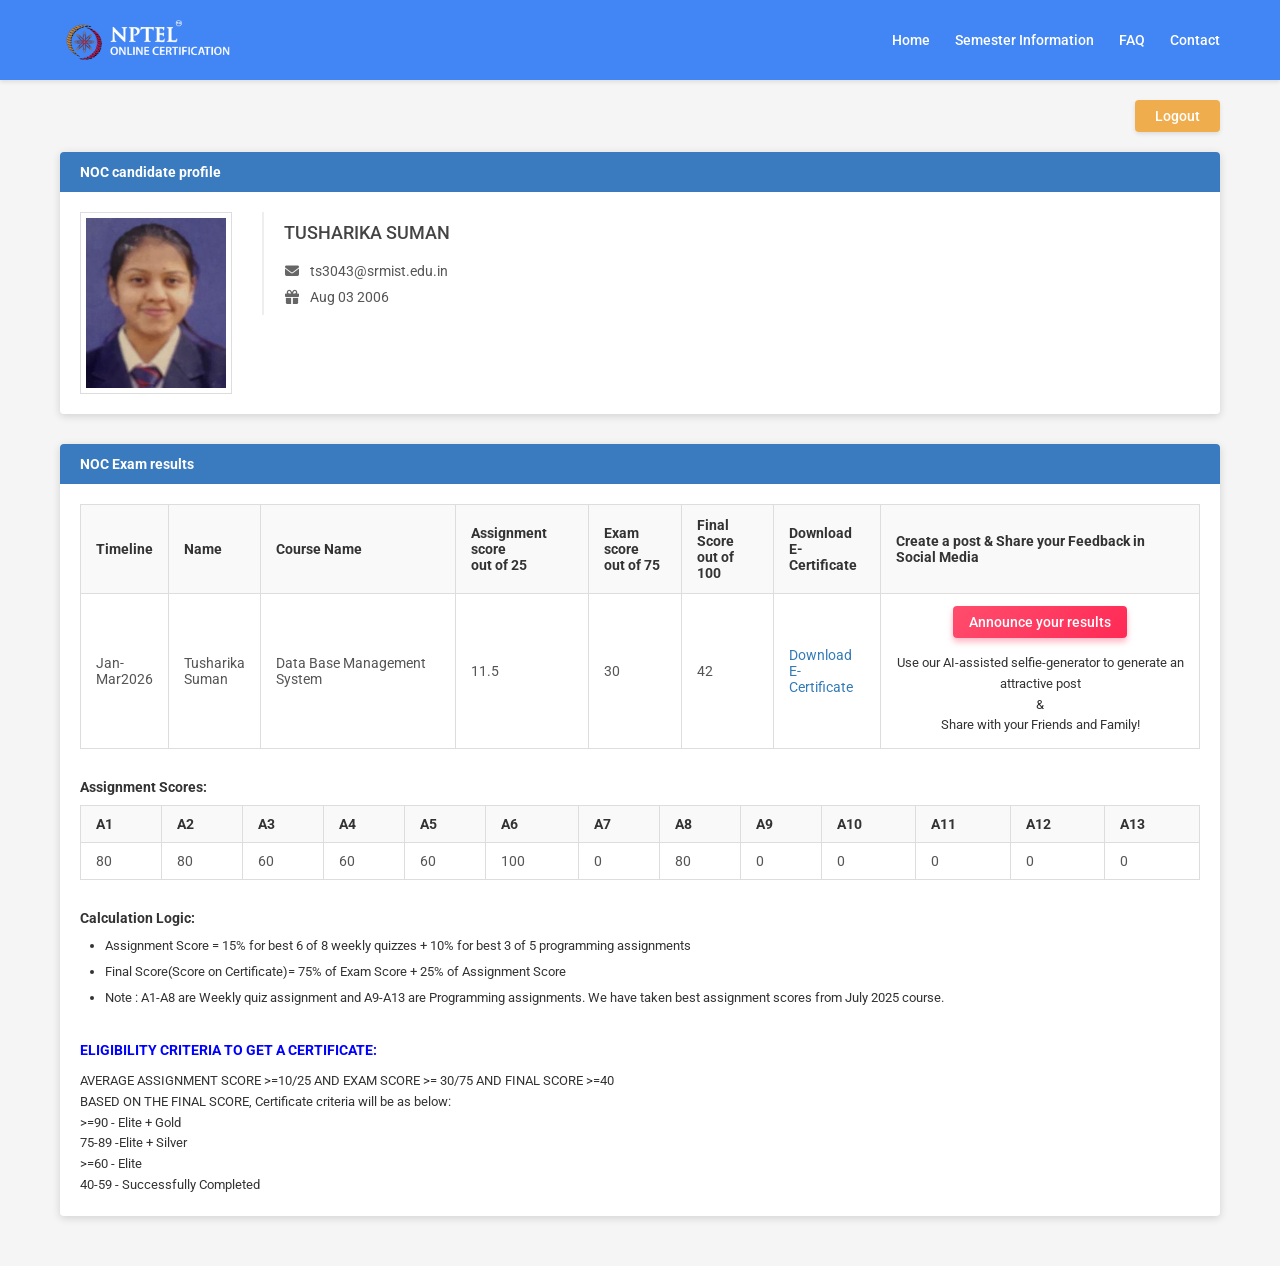
==== details.html @ 81a4a9a5 "Initial" ====
<!DOCTYPE html>
<html lang="en">
<head>
    <meta charset="UTF-8">
    <meta name="viewport" content="width=device-width, initial-scale=1.0">
    <title>Exam Details</title>
    <link rel="stylesheet" href="style.css">
    <link href="https://fonts.googleapis.com/css2?family=Roboto:wght@400;500;700&display=swap" rel="stylesheet">
    <link rel="stylesheet" href="https://cdnjs.cloudflare.com/ajax/libs/font-awesome/6.4.0/css/all.min.css">
</head>
<body class="details-body">

    <header class="header">
        <div class="header-container">
            <div class="logo-area">
                <img src="image copy.png" alt="NPTEL Logo" class="logo-img">
            </div>
            <nav class="nav-links">
                <a href="#">Home</a>
                <a href="#">Semester Information</a>
                <a href="#">FAQ</a>
                <a href="#">Contact</a>
            </nav>
        </div>
    </header>

    <main class="main-content details-main">
        <div class="top-actions">
            <button class="btn-logout">Logout</button>
        </div>

        <div class="card profile-card">
            <div class="card-header">
                NOC candidate profile
            </div>
            <div class="card-body profile-body">
                <div class="profile-image-container">
                    <img src="image.png" alt="Profile Picture" class="profile-img">
                </div>
                <div class="profile-details">
                    <h2 class="candidate-name">TUSHARIKA SUMAN</h2>
                    <div class="candidate-info">
                        <p><i class="fa-solid fa-envelope"></i> ts3043@srmist.edu.in</p>
                        <p><i class="fa-solid fa-gift"></i> Aug 03 2006</p>
                    </div>
                </div>
            </div>
        </div>

        <div class="card results-card">
            <div class="card-header">
                NOC Exam results
            </div>
            <div class="card-body">
                <div class="table-responsive">
                    <table class="results-table details-main-table">
                        <thead>
                            <tr>
                                <th>Timeline</th>
                                <th>Name</th>
                                <th>Course Name</th>
                                <th>Assignment score<br>out of 25</th>
                                <th>Exam score<br>out of 75</th>
                                <th>Final Score<br>out of 100</th>
                                <th>Download E-<br>Certificate</th>
                                <th>Create a post & Share your Feedback in Social Media</th>
                            </tr>
                        </thead>
                        <tbody>
                            <tr>
                                <td>Jan-<br>Mar2026</td>
                                <td>Tusharika<br>Suman</td>
                                <td>Data Base Management System</td>
                                <td>11.5</td>
                                <td>30</td>
                                <td>42</td>
                                <td><a href="certificate.pdf" target="_blank" class="btn-download">Download E-<br>Certificate</a></td>
                                <td style="text-align: center; vertical-align: middle;">
                                    <button class="btn-announce">Announce your results</button>
                                    <p class="social-text">Use our AI-assisted selfie-generator to generate an attractive post<br>&<br>Share with your Friends and Family!</p>
                                </td>
                            </tr>
                        </tbody>
                    </table>
                </div>

                <div class="assignment-section">
                    <h3 class="section-title">Assignment Scores:</h3>
                    <div class="table-responsive">
                        <table class="results-table assignment-table">
                            <thead>
                                <tr>
                                    <th>A1</th><th>A2</th><th>A3</th><th>A4</th><th>A5</th><th>A6</th><th>A7</th><th>A8</th><th>A9</th><th>A10</th><th>A11</th><th>A12</th><th>A13</th>
                                </tr>
                            </thead>
                            <tbody>
                                <tr>
                                    <td>80</td><td>80</td><td>60</td><td>60</td><td>60</td><td>100</td><td>0</td><td>80</td><td>0</td><td>0</td><td>0</td><td>0</td><td>0</td>
                                </tr>
                            </tbody>
                        </table>
                    </div>
                </div>

                <div class="logic-section">
                    <h3 class="section-title">Calculation Logic:</h3>
                    <ul class="logic-list">
                        <li>Assignment Score = 15% for best 6 of 8 weekly quizzes + 10% for best 3 of 5 programming assignments</li>
                        <li>Final Score(Score on Certificate)= 75% of Exam Score + 25% of Assignment Score</li>
                        <li>Note : A1-A8 are Weekly quiz assignment and A9-A13 are Programming assignments. We have taken best assignment scores from July 2025 course.</li>
                    </ul>
                </div>

                <div class="criteria-section">
                    <h3 class="criteria-title">ELIGIBILITY CRITERIA TO GET A CERTIFICATE:</h3>
                    <p>AVERAGE ASSIGNMENT SCORE >=10/25 AND EXAM SCORE >= 30/75 AND FINAL SCORE >=40</p>
                    <p>BASED ON THE FINAL SCORE, Certificate criteria will be as below:</p>
                    <p>>=90 - Elite + Gold</p>
                    <p>75-89 -Elite + Silver</p>
                    <p>>=60 - Elite</p>
                    <p>40-59 - Successfully Completed</p>
                </div>
            </div>
        </div>
    </main>
</body>
</html>
---- style.css ----
:root {
    --primary-blue: #3A7BBF;
    --header-blue: #4285f4;
    --text-dark: #333;
    --text-gray: #555;
    --bg-gray: #f5f5f5;
    --border-color: #ddd;
    --btn-orange: #f0ad4e;
    --btn-orange-hover: #ec971f;
    --white: #fff;
    --link-blue: #337ab7;
}

* {
    margin: 0;
    padding: 0;
    box-sizing: border-box;
    font-family: 'Roboto', sans-serif;
}

body {
    background-color: var(--bg-gray);
    color: var(--text-dark);
}

/* Header Styles */
.header {
    background-color: var(--header-blue);
    color: var(--white);
    padding: 15px 0;
    box-shadow: 0 2px 4px rgba(0,0,0,0.1);
}

.header-container {
    max-width: 1200px;
    margin: 0 auto;
    display: flex;
    justify-content: space-between;
    align-items: center;
    padding: 0 20px;
}

.logo-area {
    display: flex;
    align-items: center;
    gap: 15px;
}

.logo-img {
    height: 50px;
    object-fit: contain;
}

.logo-text {
    display: flex;
    flex-direction: column;
}

.nptel-title {
    font-size: 24px;
    font-weight: 700;
    letter-spacing: 1px;
}

.nptel-subtitle {
    font-size: 12px;
    font-weight: 400;
    letter-spacing: 0.5px;
}

.nav-links {
    display: flex;
    gap: 25px;
}

.nav-links a {
    color: var(--white);
    text-decoration: none;
    font-size: 14px;
    font-weight: 500;
    transition: opacity 0.2s;
}

.nav-links a:hover {
    opacity: 0.8;
}

/* Main Content Styles */
.main-content {
    max-width: 1000px;
    margin: 0 auto;
    padding: 20px;
}

.top-actions {
    display: flex;
    justify-content: flex-end;
    margin-bottom: 20px;
}

.btn-logout {
    background-color: var(--btn-orange);
    color: var(--white);
    border: none;
    padding: 8px 20px;
    border-radius: 4px;
    font-size: 14px;
    font-weight: 500;
    cursor: pointer;
    box-shadow: 0 2px 4px rgba(0,0,0,0.1);
    transition: background-color 0.2s;
}

.btn-logout:hover {
    background-color: var(--btn-orange-hover);
}

/* Card Styles */
.card {
    background-color: var(--white);
    border-radius: 4px;
    box-shadow: 0 2px 8px rgba(0,0,0,0.15);
    margin-bottom: 30px;
    overflow: hidden;
}

.card-header {
    background-color: var(--primary-blue);
    color: var(--white);
    padding: 12px 20px;
    font-size: 14px;
    font-weight: 700;
}

.card-body {
    padding: 20px;
}

/* Profile Section Styles */
.profile-body {
    display: flex;
    gap: 30px;
    align-items: flex-start;
}

.profile-image-container {
    flex-shrink: 0;
    border: 1px solid var(--border-color);
    padding: 5px;
    background: #fff;
}

.profile-img {
    display: block;
    width: 140px;
    height: 170px;
    object-fit: cover;
}

.profile-details {
    flex-grow: 1;
    padding-top: 10px;
    border-left: 2px solid #eee;
    padding-left: 20px;
}

.candidate-name {
    font-size: 18px;
    font-weight: 500;
    color: #444;
    margin-bottom: 20px;
}

.candidate-info p {
    font-size: 14px;
    color: var(--text-gray);
    margin-bottom: 10px;
    display: flex;
    align-items: center;
    gap: 10px;
}

.candidate-info i {
    color: #666;
    width: 16px;
    text-align: center;
}

/* Table Styles */
.results-table {
    width: 100%;
    border-collapse: collapse;
}

.results-table th, 
.results-table td {
    border: 1px solid var(--border-color);
    padding: 12px 15px;
    text-align: left;
    font-size: 14px;
}

.results-table th {
    background-color: #f9f9f9;
    font-weight: 700;
    color: #333;
}

.results-table td {
    color: var(--text-gray);
}

.btn-details {
    display: inline-block;
    padding: 4px 12px;
    background-color: #f8f9fa;
    border: 1px solid #b3d4fc;
    color: var(--link-blue);
    text-decoration: none;
    border-radius: 3px;
    font-size: 13px;
    transition: all 0.2s;
}

.btn-details:hover {
    background-color: #e2e6ea;
    border-color: #dae0e5;
}

/* Responsive adjustments */
@media (max-width: 768px) {
    .header-container {
        flex-direction: column;
        gap: 15px;
    }
    
    .nav-links {
        flex-wrap: wrap;
        justify-content: center;
    }
    
    .profile-body {
        flex-direction: column;
    }
    
    .profile-details {
        border-left: none;
        padding-left: 0;
        border-top: 2px solid #eee;
        padding-top: 20px;
        width: 100%;
    }
    
    .results-table {
        display: block;
        overflow-x: auto;
    }
}

/* Details Page Styles */
.details-main {
    max-width: 1200px;
}

.details-main-table th, .details-main-table td {
    vertical-align: middle;
}

.btn-download {
    color: var(--link-blue);
    text-decoration: none;
}

.btn-download:hover {
    text-decoration: underline;
}

.btn-announce {
    background: linear-gradient(135deg, #ff4d6d, #ff2a55);
    color: white;
    border: none;
    padding: 8px 16px;
    border-radius: 4px;
    font-size: 14px;
    font-weight: 500;
    cursor: pointer;
    box-shadow: 0 4px 6px rgba(255, 77, 109, 0.4);
    margin-bottom: 15px;
    transition: transform 0.2s, box-shadow 0.2s;
}

.btn-announce:hover {
    transform: translateY(-2px);
    box-shadow: 0 6px 8px rgba(255, 77, 109, 0.5);
}

.social-text {
    font-size: 13px;
    color: #333;
    line-height: 1.6;
}

.assignment-section {
    margin-top: 30px;
}

.section-title {
    font-size: 14px;
    font-weight: 700;
    margin-bottom: 10px;
    color: #333;
}

.assignment-table th, .assignment-table td {
    text-align: left;
    padding: 10px 15px;
}

.logic-section {
    margin-top: 30px;
}

.logic-list {
    margin-left: 25px;
    font-size: 13px;
    color: #333;
    line-height: 1.6;
}

.logic-list li {
    margin-bottom: 5px;
}

.criteria-section {
    margin-top: 30px;
    font-size: 13px;
    color: #333;
    line-height: 1.6;
}

.criteria-title {
    color: blue;
    font-size: 14px;
    font-weight: 700;
    margin-bottom: 10px;
    text-transform: uppercase;
}

.table-responsive {
    width: 100%;
    overflow-x: auto;
}
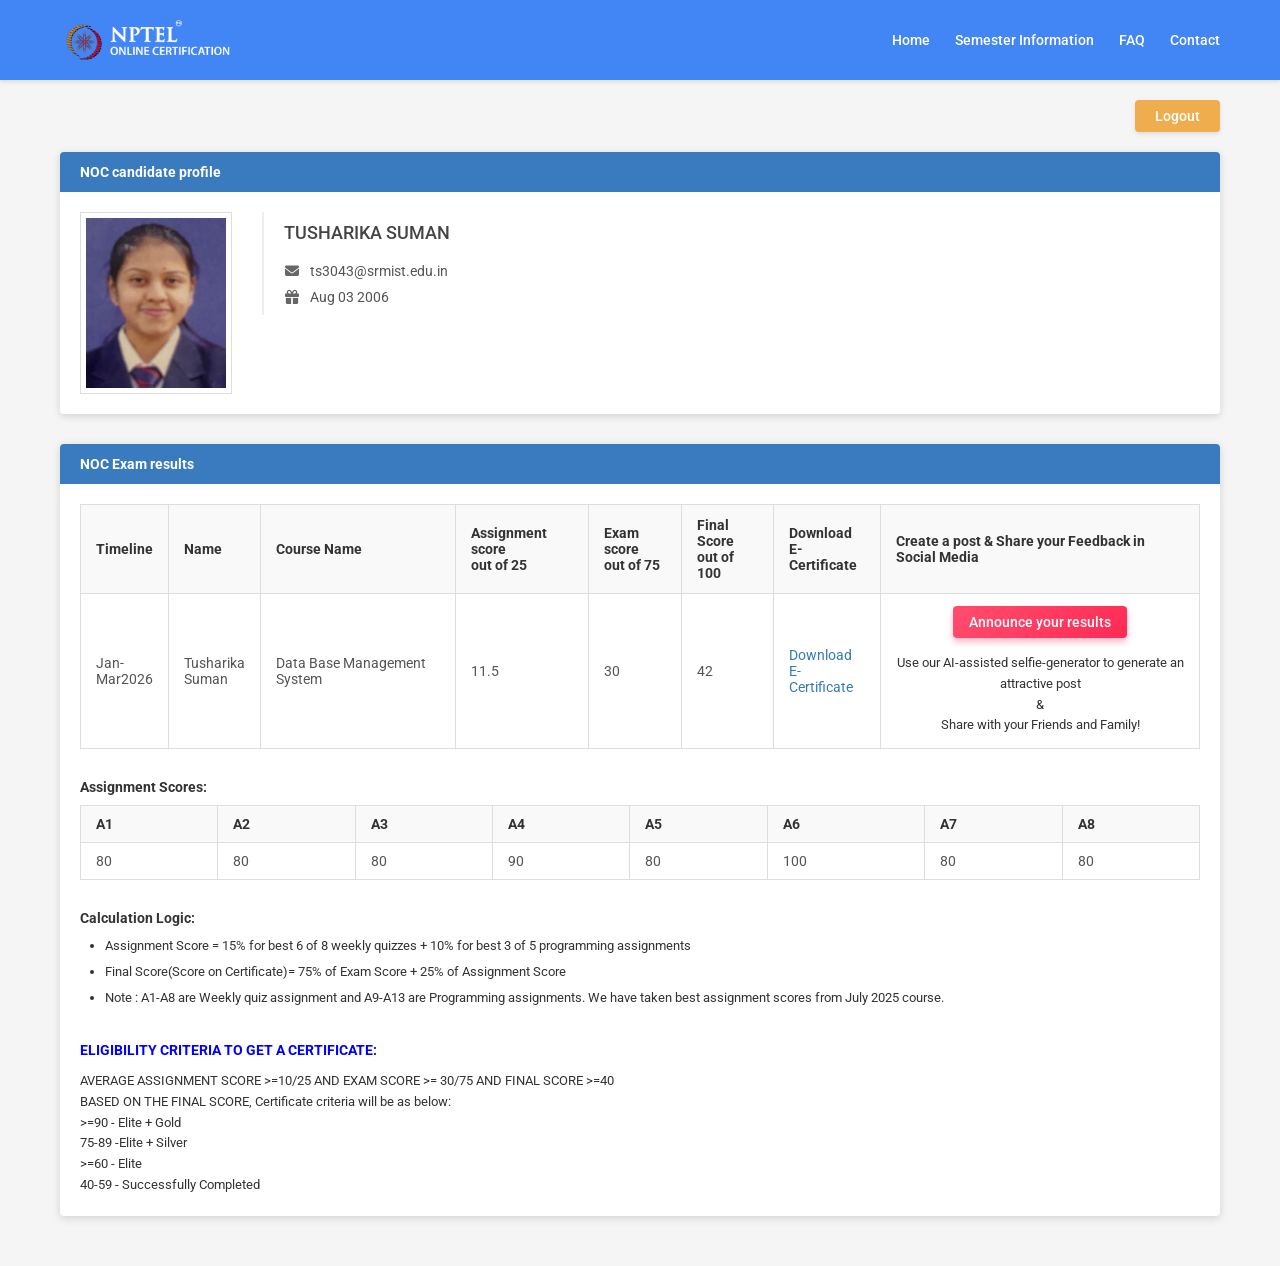
==== commit 07db8788: "done" ====
--- a/details.html
+++ b/details.html
@@ -74,7 +74,7 @@
                                 <td>11.5</td>
                                 <td>30</td>
                                 <td>42</td>
-                                <td><a href="certificate.pdf" target="_blank" class="btn-download">Download E-<br>Certificate</a></td>
+                                <td><a href="npteldbms.pdf" target="_blank" class="btn-download">Download E-<br>Certificate</a></td>
                                 <td style="text-align: center; vertical-align: middle;">
                                     <button class="btn-announce">Announce your results</button>
                                     <p class="social-text">Use our AI-assisted selfie-generator to generate an attractive post<br>&<br>Share with your Friends and Family!</p>
@@ -90,12 +90,12 @@
                         <table class="results-table assignment-table">
                             <thead>
                                 <tr>
-                                    <th>A1</th><th>A2</th><th>A3</th><th>A4</th><th>A5</th><th>A6</th><th>A7</th><th>A8</th><th>A9</th><th>A10</th><th>A11</th><th>A12</th><th>A13</th>
+                                    <th>A1</th><th>A2</th><th>A3</th><th>A4</th><th>A5</th><th>A6</th><th>A7</th><th>A8
                                 </tr>
                             </thead>
                             <tbody>
                                 <tr>
-                                    <td>80</td><td>80</td><td>60</td><td>60</td><td>60</td><td>100</td><td>0</td><td>80</td><td>0</td><td>0</td><td>0</td><td>0</td><td>0</td>
+                                    <td>80</td><td>80</td><td>80</td><td>90</td><td>80</td><td>100</td><td>80</td><td>80</td>
                                 </tr>
                             </tbody>
                         </table>
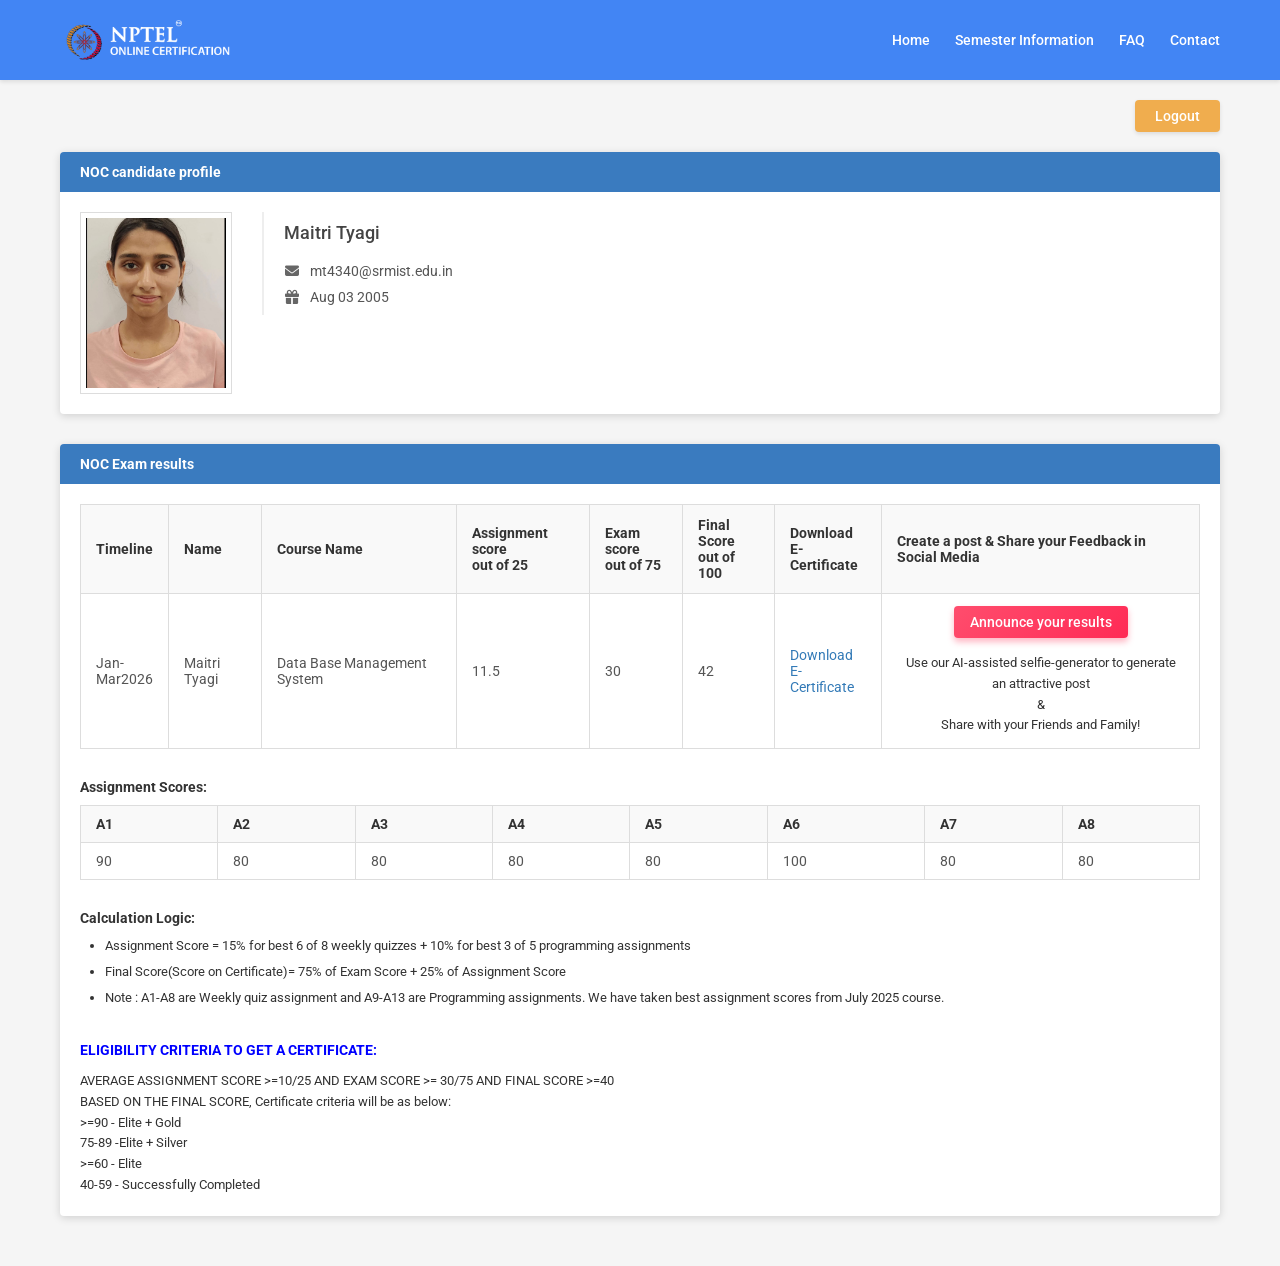
==== commit 0f62b9fb: "chnaged m" ====
--- a/details.html
+++ b/details.html
@@ -35,13 +35,13 @@
             </div>
             <div class="card-body profile-body">
                 <div class="profile-image-container">
-                    <img src="image.png" alt="Profile Picture" class="profile-img">
+                    <img src="nppic.jpeg" alt="Profile Picture" class="profile-img">
                 </div>
                 <div class="profile-details">
-                    <h2 class="candidate-name">TUSHARIKA SUMAN</h2>
+                    <h2 class="candidate-name">Maitri Tyagi</h2>
                     <div class="candidate-info">
-                        <p><i class="fa-solid fa-envelope"></i> ts3043@srmist.edu.in</p>
-                        <p><i class="fa-solid fa-gift"></i> Aug 03 2006</p>
+                        <p><i class="fa-solid fa-envelope"></i> mt4340@srmist.edu.in</p>
+                        <p><i class="fa-solid fa-gift"></i> Aug 03 2005</p>
                     </div>
                 </div>
             </div>
@@ -69,12 +69,12 @@
                         <tbody>
                             <tr>
                                 <td>Jan-<br>Mar2026</td>
-                                <td>Tusharika<br>Suman</td>
+                                <td>Maitri Tyagi</td>
                                 <td>Data Base Management System</td>
                                 <td>11.5</td>
                                 <td>30</td>
                                 <td>42</td>
-                                <td><a href="npteldbms.pdf" target="_blank" class="btn-download">Download E-<br>Certificate</a></td>
+                                <td><a href="npteldbmscert.pdf" target="_blank" class="btn-download">Download E-<br>Certificate</a></td>
                                 <td style="text-align: center; vertical-align: middle;">
                                     <button class="btn-announce">Announce your results</button>
                                     <p class="social-text">Use our AI-assisted selfie-generator to generate an attractive post<br>&<br>Share with your Friends and Family!</p>
@@ -95,7 +95,7 @@
                             </thead>
                             <tbody>
                                 <tr>
-                                    <td>80</td><td>80</td><td>80</td><td>90</td><td>80</td><td>100</td><td>80</td><td>80</td>
+                                    <td>90</td><td>80</td><td>80</td><td>80</td><td>80</td><td>100</td><td>80</td><td>80</td>
                                 </tr>
                             </tbody>
                         </table>
